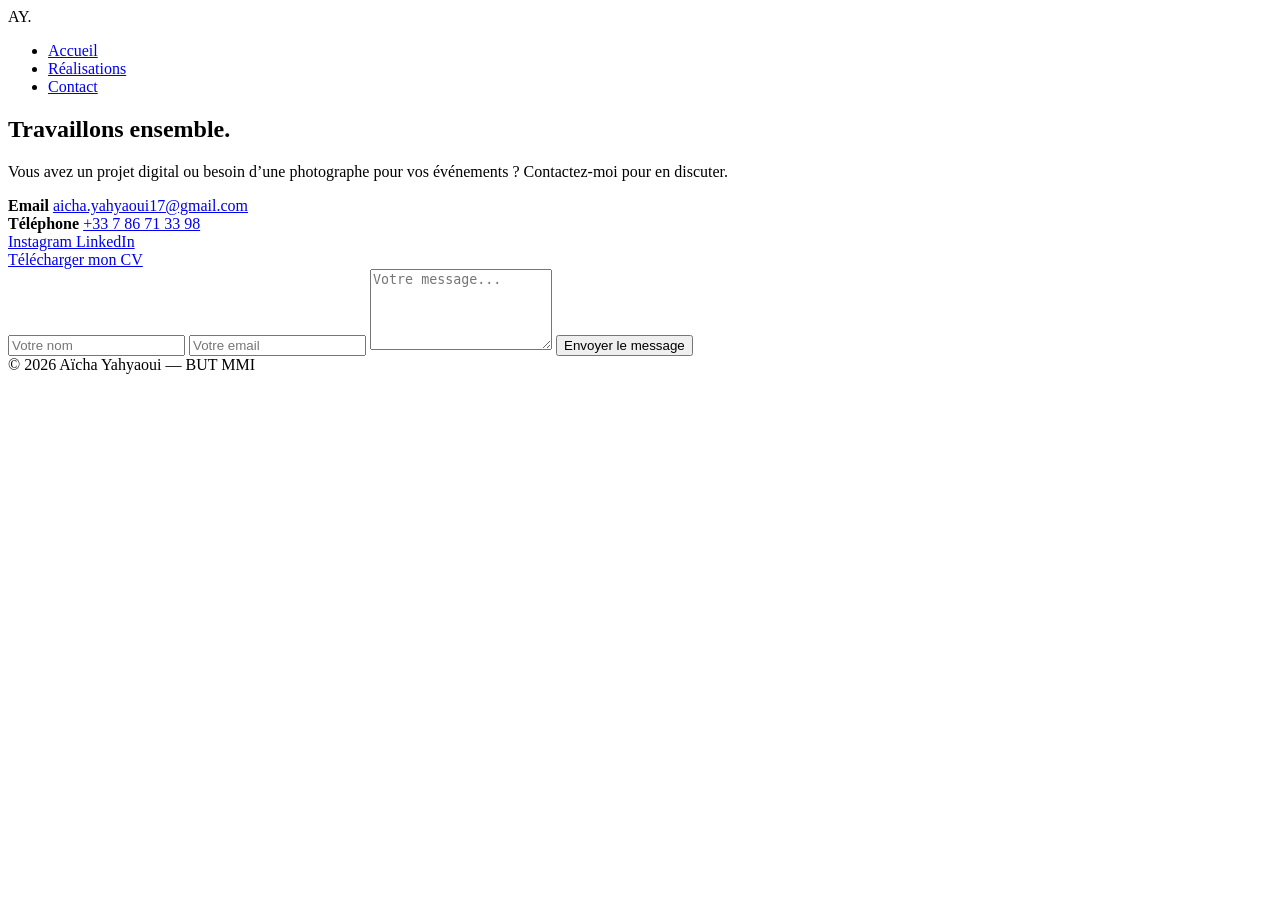
==== contact.html @ 5ebdec29 "Add files via upload" ====
<!DOCTYPE html>
<html lang="fr">
<head>
<meta charset="UTF-8">
<meta name="viewport" content="width=device-width, initial-scale=1.0">
<title>Contact | Aïcha Yahyaoui</title>

<link rel="stylesheet" href="style.css">
<link href="https://fonts.googleapis.com/css2?family=Plus+Jakarta+Sans:wght@400;600;700&display=swap" rel="stylesheet">
</head>

<body>

<!-- NAVBAR -->
<nav class="navbar">
    <div class="logo">AY<span>.</span></div>
    <ul class="nav-links">
        <li><a href="index.html">Accueil</a></li>
        <li><a href="realisations.html">Réalisations</a></li>
        <li><a href="contact.html" class="active">Contact</a></li>
    </ul>
</nav>

<!-- SECTION CONTACT -->
<section class="contact-section">

    <!-- GAUCHE -->
    <div class="contact-left">

        <h1>Travaillons <span>ensemble</span>.</h1>

        <p>
        Vous avez un projet digital ou besoin d’une photographe
        pour vos événements ?
        Contactez-moi pour en discuter.
        </p>

        <!-- EMAIL -->
        <div class="contact-card">
            <strong>Email</strong>
            <a href="mailto:aicha.yahyaoui17@gmail.com">
                aicha.yahyaoui17@gmail.com
            </a>
        </div>

        <!-- TELEPHONE -->
        <div class="contact-card">
            <strong>Téléphone</strong>
            <a href="tel:+33786713398">
                +33 7 86 71 33 98
            </a>
        </div>

        <!-- RESEAUX -->
     <div class="social-links">

    <a href="https://www.instagram.com/adz.shoot/" 
       target="_blank" 
       class="social-btn">
        Instagram
    </a>

    <a href="https://www.linkedin.com/in/a%C3%AFcha-yahyaoui-4b7157336/" 
       target="_blank" 
       class="social-btn">
        LinkedIn
    </a>

</div>
        <!-- CV -->
        <a href="CV- YAHYAOUI AICHA.pdf"  class="cv-btn">
          Télécharger mon CV 
        </a>

    </div>

    <!-- DROITE FORMULAIRE -->
    <div class="contact-right">

        <form action="https://formspree.io/f/mqedpgrb" method="POST">

            <input type="text" name="name" placeholder="Votre nom" required>

            <input type="email" name="email" placeholder="Votre email" required>

            <textarea name="message" rows="5"
            placeholder="Votre message..." required></textarea>

            <button type="submit">
                Envoyer le message
            </button>

        </form>

    </div>

</section>

<!-- FOOTER -->
<footer class="footer">
© 2026 Aïcha Yahyaoui — BUT MMI
</footer>

</body>
</html>
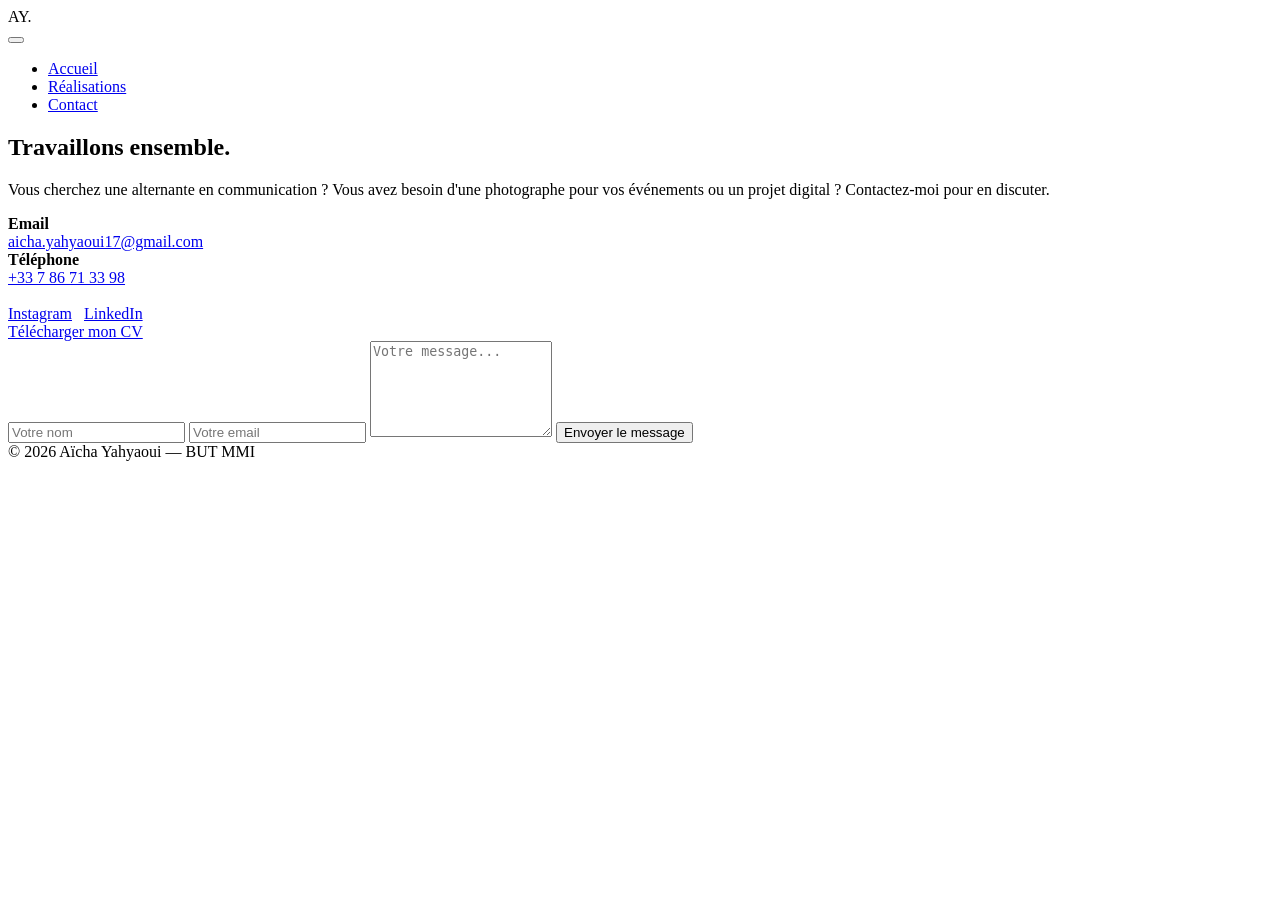
==== commit 875d952a: "contact.html" ====
--- a/contact.html
+++ b/contact.html
@@ -1,105 +1,93 @@
 <!DOCTYPE html>
 <html lang="fr">
+
 <head>
-<meta charset="UTF-8">
-<meta name="viewport" content="width=device-width, initial-scale=1.0">
-<title>Contact | Aïcha Yahyaoui</title>
-
-<link rel="stylesheet" href="style.css">
-<link href="https://fonts.googleapis.com/css2?family=Plus+Jakarta+Sans:wght@400;600;700&display=swap" rel="stylesheet">
+    <meta charset="UTF-8">
+    <meta name="viewport" content="width=device-width, initial-scale=1.0">
+    <title>Contact | Aïcha Yahyaoui</title>
+    <link rel="stylesheet" href="style.css">
+    <link href="https://fonts.googleapis.com/css2?family=Plus+Jakarta+Sans:wght@400;600;700&display=swap" rel="stylesheet">
 </head>
 
 <body>
 
-<!-- NAVBAR -->
-<nav class="navbar">
-    <div class="logo">AY<span>.</span></div>
-    <ul class="nav-links">
-        <li><a href="index.html">Accueil</a></li>
-        <li><a href="realisations.html">Réalisations</a></li>
-        <li><a href="contact.html" class="active">Contact</a></li>
-    </ul>
-</nav>
+    <!-- NAVBAR -->
+    <nav class="navbar">
+        <div class="logo">AY<span>.</span></div>
 
-<!-- SECTION CONTACT -->
-<section class="contact-section">
+        <button class="burger" id="burger" aria-label="Menu">
+            <span></span>
+            <span></span>
+            <span></span>
+        </button>
 
-    <!-- GAUCHE -->
-    <div class="contact-left">
+        <ul class="nav-links" id="nav-links">
+            <li><a href="index.html">Accueil</a></li>
+            <li><a href="realisations.html">Réalisations</a></li>
+            <li><a href="contact.html" class="active">Contact</a></li>
+        </ul>
+    </nav>
 
-        <h1>Travaillons <span>ensemble</span>.</h1>
+    <!-- SECTION CONTACT -->
+    <section class="contact-section">
 
-        <p>
-        Vous avez un projet digital ou besoin d’une photographe
-        pour vos événements ?
-        Contactez-moi pour en discuter.
-        </p>
+        <!-- GAUCHE -->
+        <div class="contact-left">
 
-        <!-- EMAIL -->
-        <div class="contact-card">
-            <strong>Email</strong>
-            <a href="mailto:aicha.yahyaoui17@gmail.com">
-                aicha.yahyaoui17@gmail.com
+            <h1>Travaillons <span style="color:var(--primary)">ensemble</span>.</h1>
+
+            <p style="margin: 16px 0;">
+                Vous cherchez une alternante en communication ?
+                Vous avez besoin d'une photographe pour vos événements ou un projet digital ?
+                Contactez-moi pour en discuter.
+            </p>
+
+            <div class="contact-card">
+                <strong>Email</strong><br>
+                <a href="mailto:aicha.yahyaoui17@gmail.com">aicha.yahyaoui17@gmail.com</a>
+            </div>
+
+            <div class="contact-card">
+                <strong>Téléphone</strong><br>
+                <a href="tel:+33786713398">+33 7 86 71 33 98</a>
+            </div>
+
+            <div class="social-links" style="display:flex; gap:12px; flex-wrap:wrap; margin-top:18px;">
+                <a href="https://www.instagram.com/adz.shoot/" target="_blank" class="social-btn">Instagram</a>
+                <a href="https://www.linkedin.com/in/a%C3%AFcha-yahyaoui-4b7157336/" target="_blank" class="social-btn">LinkedIn</a>
+            </div>
+
+            <a href="CV- YAHYAOUI AICHA.pdf" download class="cv-btn" style="margin-top:14px;">
+                Télécharger mon CV
             </a>
+
         </div>
 
-        <!-- TELEPHONE -->
-        <div class="contact-card">
-            <strong>Téléphone</strong>
-            <a href="tel:+33786713398">
-                +33 7 86 71 33 98
-            </a>
+        <!-- DROITE FORMULAIRE -->
+        <div class="contact-right">
+
+            <form action="https://formspree.io/f/mqedpgrb" method="POST">
+                <input type="text" name="name" placeholder="Votre nom" required>
+                <input type="email" name="email" placeholder="Votre email" required>
+                <textarea name="message" rows="6" placeholder="Votre message..." required></textarea>
+                <button type="submit">Envoyer le message</button>
+            </form>
+
         </div>
 
-        <!-- RESEAUX -->
-     <div class="social-links">
+    </section>
 
-    <a href="https://www.instagram.com/adz.shoot/" 
-       target="_blank" 
-       class="social-btn">
-        Instagram
-    </a>
+    <!-- FOOTER -->
+    <footer>
+        © 2026 Aïcha Yahyaoui — BUT MMI
+    </footer>
 
-    <a href="https://www.linkedin.com/in/a%C3%AFcha-yahyaoui-4b7157336/" 
-       target="_blank" 
-       class="social-btn">
-        LinkedIn
-    </a>
-
-</div>
-        <!-- CV -->
-        <a href="CV- YAHYAOUI AICHA.pdf"  class="cv-btn">
-          Télécharger mon CV 
-        </a>
-
-    </div>
-
-    <!-- DROITE FORMULAIRE -->
-    <div class="contact-right">
-
-        <form action="https://formspree.io/f/mqedpgrb" method="POST">
-
-            <input type="text" name="name" placeholder="Votre nom" required>
-
-            <input type="email" name="email" placeholder="Votre email" required>
-
-            <textarea name="message" rows="5"
-            placeholder="Votre message..." required></textarea>
-
-            <button type="submit">
-                Envoyer le message
-            </button>
-
-        </form>
-
-    </div>
-
-</section>
-
-<!-- FOOTER -->
-<footer class="footer">
-© 2026 Aïcha Yahyaoui — BUT MMI
-</footer>
+    <script>
+        const burger = document.getElementById('burger');
+        const navLinks = document.getElementById('nav-links');
+        burger.addEventListener('click', () => navLinks.classList.toggle('open'));
+        navLinks.querySelectorAll('a').forEach(a => a.addEventListener('click', () => navLinks.classList.remove('open')));
+    </script>
 
 </body>
-</html>+</html>
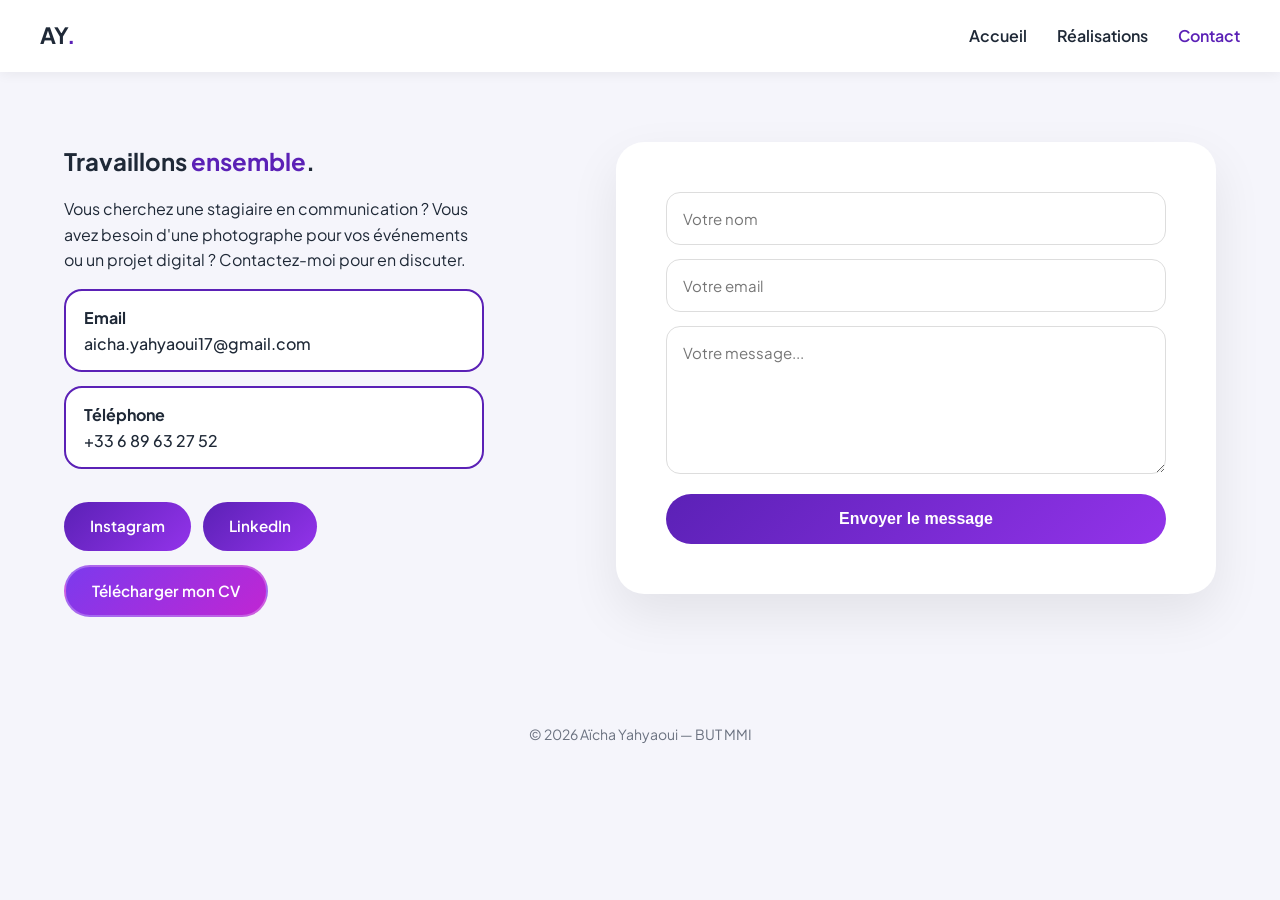
==== commit a4ef0392: "Fix HTML encoding issues in contact.html" ====
--- a/contact.html
+++ b/contact.html
@@ -37,7 +37,7 @@
             <h1>Travaillons <span style="color:var(--primary)">ensemble</span>.</h1>
 
             <p style="margin: 16px 0;">
-                Vous cherchez une alternante en communication ?
+                Vous cherchez une stagiaire en communication ?
                 Vous avez besoin d'une photographe pour vos événements ou un projet digital ?
                 Contactez-moi pour en discuter.
             </p>
@@ -49,7 +49,7 @@
 
             <div class="contact-card">
                 <strong>Téléphone</strong><br>
-                <a href="tel:+33786713398">+33 7 86 71 33 98</a>
+                <a href="tel:+33789632752">+33 6 89 63 27 52 </a>
             </div>
 
             <div class="social-links" style="display:flex; gap:12px; flex-wrap:wrap; margin-top:18px;">
--- a/style.css
+++ b/style.css
@@ -0,0 +1,690 @@
+/* ================= VARIABLES ================= */
+
+:root {
+  --primary: #5b21b6;
+  --secondary: #9333ea;
+  --bg-light: #f5f5fb;
+  --text-dark: #1f2937;
+  --white: #ffffff;
+  --shadow: 0 10px 30px rgba(0,0,0,0.07);
+}
+
+/* ================= RESET ================= */
+
+*, *::before, *::after {
+  margin: 0;
+  padding: 0;
+  box-sizing: border-box;
+}
+
+body {
+  font-family: 'Plus Jakarta Sans', sans-serif;
+  background: var(--bg-light);
+  color: var(--text-dark);
+  line-height: 1.6;
+}
+
+/* ================= CONTAINER ================= */
+
+.container {
+  max-width: 1100px;
+  margin: auto;
+  padding: 0 20px;
+}
+
+/* ================= NAVBAR ================= */
+
+.navbar {
+  padding: 18px 40px;
+  display: flex;
+  justify-content: space-between;
+  align-items: center;
+  background: white;
+  box-shadow: 0 2px 12px rgba(0,0,0,0.06);
+  position: sticky;
+  top: 0;
+  z-index: 100;
+}
+
+.logo {
+  font-size: 1.4rem;
+  font-weight: 700;
+}
+
+.logo span {
+  color: var(--primary);
+}
+
+/* Burger button - caché sur desktop */
+.burger {
+  display: none;
+  flex-direction: column;
+  gap: 5px;
+  cursor: pointer;
+  background: none;
+  border: none;
+  padding: 4px;
+}
+
+.burger span {
+  display: block;
+  width: 26px;
+  height: 3px;
+  background: var(--text-dark);
+  border-radius: 3px;
+  transition: 0.3s;
+}
+
+.nav-links {
+  display: flex;
+  gap: 30px;
+  list-style: none;
+}
+
+.nav-links a {
+  text-decoration: none;
+  color: var(--text-dark);
+  font-weight: 600;
+  transition: color 0.2s;
+}
+
+.nav-links a:hover,
+.nav-links a.active {
+  color: var(--primary);
+}
+
+/* ================= HERO ================= */
+
+.hero {
+  background: linear-gradient(135deg, var(--primary), var(--secondary));
+  color: white;
+  padding: 90px 0;
+  border-radius: 0 0 60px 60px;
+}
+
+.hero-small {
+  padding: 60px 20px;
+  text-align: center;
+}
+
+.hero-small h1 {
+  font-size: clamp(1.8rem, 5vw, 2.8rem);
+}
+
+.hero-flex {
+  display: flex;
+  align-items: center;
+  justify-content: space-between;
+  gap: 60px;
+}
+
+.hero-content h1 {
+  font-size: clamp(1.8rem, 4vw, 2.8rem);
+  margin-bottom: 16px;
+}
+
+.hero-content h1 span {
+  text-decoration: underline;
+  text-decoration-color: rgba(255,255,255,0.5);
+}
+
+.hero-content p {
+  font-size: 1.05rem;
+  opacity: 0.92;
+  max-width: 480px;
+  margin-bottom: 8px;
+}
+
+.hero-image img {
+  width: 280px;
+  height: 280px;
+  border-radius: 50%;
+  object-fit: cover;
+  border: 5px solid rgba(255,255,255,0.3);
+  flex-shrink: 0;
+}
+
+/* ================= TAGLINE ================= */
+
+.tagline {
+  text-align: center;
+  font-size: 0.95rem;
+  font-weight: 600;
+  color: var(--primary);
+  letter-spacing: 0.04em;
+  padding: 28px 16px 0;
+  opacity: 0.75;
+}
+
+/* ================= SECTION TITLES ================= */
+
+.section-title {
+  font-size: clamp(1.4rem, 4vw, 2rem);
+  font-weight: 700;
+  text-align: center;
+  margin: 80px 0 50px;
+  position: relative;
+}
+
+.section-title::after {
+  content: "";
+  display: block;
+  width: 60px;
+  height: 4px;
+  background: linear-gradient(135deg, #5b21b6, #9333ea);
+  margin: 15px auto 0;
+  border-radius: 4px;
+}
+
+/* ================= BOUTONS ================= */
+
+.project-btn,
+.voir-galerie-btn,
+.social-btn,
+.btn-projet {
+  display: inline-block;
+  padding: 12px 26px;
+  border-radius: 40px;
+  background: linear-gradient(135deg, var(--primary), var(--secondary));
+  color: white;
+  text-decoration: none;
+  font-weight: 600;
+  margin-top: 15px;
+  transition: 0.3s ease;
+  font-size: 0.95rem;
+}
+
+.project-btn:hover,
+.voir-galerie-btn:hover,
+.social-btn:hover,
+.btn-projet:hover {
+  transform: translateY(-3px);
+  box-shadow: 0 10px 25px rgba(91,33,182,0.3);
+}
+
+/* Bouton CV — violet clair distinct */
+.cv-btn {
+  display: inline-block;
+  padding: 12px 26px;
+  border-radius: 40px;
+  background: linear-gradient(135deg, #7c3aed, #c026d3);
+  color: white;
+  text-decoration: none;
+  font-weight: 600;
+  margin-top: 15px;
+  transition: 0.3s ease;
+  font-size: 0.95rem;
+  border: 2px solid rgba(255,255,255,0.25);
+}
+
+.cv-btn:hover {
+  transform: translateY(-3px);
+  box-shadow: 0 10px 25px rgba(192,38,211,0.35);
+}
+
+/* ================= PATH CARDS ================= */
+
+.path-card {
+  display: grid;
+  grid-template-columns: repeat(2, 1fr);
+  gap: 28px;
+  padding: 50px 0 60px;
+}
+
+.path-item {
+  background: white;
+  padding: 30px;
+  border-radius: 20px;
+  box-shadow: var(--shadow);
+}
+
+.path-item h3 {
+  color: var(--primary);
+  margin-bottom: 10px;
+  text-align: center;
+}
+
+
+
+@media (max-width: 600px) {
+  .path-card {
+    grid-template-columns: 1fr;
+  }
+}
+
+/* ================= GRILLES PHOTOS ================= */
+
+.preview-grid,
+.galerie-grid {
+  display: grid;
+  grid-template-columns: repeat(3, 1fr);
+  gap: 24px;
+  margin: 30px 0 40px;
+}
+
+/* ================= PHOTO CARD ================= */
+
+.photo-card {
+  width: 100%;
+  aspect-ratio: 4/5;
+  border-radius: 20px;
+  overflow: hidden;
+  position: relative;
+  background: white;
+  box-shadow: 0 10px 30px rgba(0,0,0,0.08);
+  transition: 0.3s ease;
+}
+
+.photo-card img {
+  width: 100%;
+  height: 100%;
+  object-fit: cover;
+  display: block;
+}
+
+.photo-card:hover {
+  transform: translateY(-5px);
+  box-shadow: 0 18px 40px rgba(0,0,0,0.13);
+}
+
+/* Overlay hover PC */
+.photo-overlay {
+  position: absolute;
+  inset: 0;
+  background: rgba(0,0,0,0.62);
+  color: white;
+  display: flex;
+  flex-direction: column;
+  justify-content: center;
+  align-items: center;
+  opacity: 0;
+  transition: 0.3s;
+  text-align: center;
+  padding: 20px;
+}
+
+.photo-card:hover .photo-overlay {
+  opacity: 1;
+}
+
+.photo-overlay h3,
+.photo-overlay h4 {
+  font-size: 1.1rem;
+  margin-bottom: 6px;
+}
+
+.photo-overlay p {
+  font-size: 0.88rem;
+  opacity: 0.85;
+}
+
+/* Voir galerie centré */
+.voir-galerie-btn {
+  display: block;
+  width: fit-content;
+  margin: 0 auto 20px;
+}
+
+/* ================= SNAP CARD ================= */
+
+.snap-card {
+  display: flex;
+  gap: 40px;
+  background: white;
+  padding: 40px;
+  border-radius: 25px;
+  box-shadow: var(--shadow);
+  align-items: center;
+}
+
+.filtre-img {
+  width: 220px;
+  border-radius: 20px;
+  flex-shrink: 0;
+}
+
+.snap-text {
+  flex: 1;
+}
+
+.snap-qr-container {
+  margin-top: 20px;
+}
+
+.snap-qr {
+  width: 110px;
+  border-radius: 12px;
+  cursor: pointer;
+  transition: 0.3s;
+  margin-top: 8px;
+  display: block;
+}
+
+.snap-qr:hover {
+  transform: scale(1.12);
+}
+
+/* ================= PROJECT CARD ================= */
+
+.project-card {
+  background: white;
+  padding: 40px;
+  border-radius: 25px;
+  box-shadow: var(--shadow);
+  transition: 0.3s ease;
+}
+
+.project-card:hover {
+  transform: translateY(-5px);
+}
+
+/* ================= GALERIE PROJET ================= */
+
+.galerie-projet {
+  display: grid;
+  grid-template-columns: repeat(2, 1fr);
+  gap: 20px;
+  margin: 24px 0 20px;
+}
+
+.galerie-projet img {
+  width: 100%;
+  border-radius: 14px;
+  box-shadow: 0 6px 20px rgba(0,0,0,0.12);
+  transition: 0.3s ease;
+}
+
+.galerie-projet img:hover {
+  transform: scale(1.03);
+}
+
+/* ================= CONTACT ================= */
+
+.contact-section {
+  display: flex;
+  gap: 60px;
+  padding: 70px 5%;
+  align-items: flex-start;
+  justify-content: space-between;
+}
+
+.contact-left {
+  max-width: 420px;
+  flex-shrink: 0;
+}
+
+.contact-card {
+  background: white;
+  border: 2px solid var(--primary);
+  padding: 14px 18px;
+  border-radius: 18px;
+  margin-top: 14px;
+}
+
+.contact-card a {
+  color: var(--text-dark);
+  text-decoration: none;
+  font-weight: 500;
+}
+
+.contact-card a:hover {
+  color: var(--primary);
+}
+
+.contact-right {
+  background: white;
+  padding: 50px;
+  border-radius: 28px;
+  box-shadow: 0 20px 50px rgba(0,0,0,0.08);
+  flex: 1;
+  max-width: 600px;
+  width: 100%;
+}
+
+.contact-right input,
+.contact-right textarea {
+  padding: 16px;
+  border-radius: 14px;
+  border: 1px solid #ddd;
+  width: 100%;
+  margin-bottom: 14px;
+  font-size: 15px;
+  font-family: inherit;
+}
+
+.contact-right button {
+  width: 100%;
+  padding: 16px;
+  border-radius: 40px;
+  border: none;
+  background: linear-gradient(135deg, #5b21b6, #9333ea);
+  color: white;
+  font-weight: 600;
+  cursor: pointer;
+  transition: 0.3s;
+  font-size: 1rem;
+}
+
+.contact-right button:hover {
+  transform: translateY(-2px);
+  box-shadow: 0 10px 25px rgba(91,33,182,0.3);
+}
+
+/* ================= SECTIONS SPACING ================= */
+
+.photo-section,
+.snap-section,
+.web-section,
+.galerie-section {
+  padding: 6px 0 16px;
+}
+
+.photo-section .container,
+.snap-section .container,
+.web-section .container {
+  display: flex;
+  flex-direction: column;
+  gap: 20px;
+}
+
+.photo-section .container h2,
+.snap-section .container h2,
+.web-section .container h2 {
+  font-size: clamp(1.3rem, 3.5vw, 1.7rem);
+  font-weight: 700;
+  margin: 24px 0 4px;
+  position: relative;
+  display: inline-block;
+}
+
+.photo-section .container h2::after,
+.snap-section .container h2::after,
+.web-section .container h2::after {
+  content: "";
+  display: block;
+  width: 120px;
+  height: 4px;
+  background: linear-gradient(135deg, #5b21b6, #9333ea);
+  margin-top: 8px;
+  border-radius: 4px;
+}
+
+/* ================= FOOTER ================= */
+
+footer {
+  display: flex;
+  justify-content: center;
+  align-items: center;
+  padding: 36px 20px;
+  color: #6b7280;
+  font-size: 14px;
+  text-align: center;
+}
+
+/* ===================================================
+   RESPONSIVE — TABLETTE (≤900px)
+=================================================== */
+
+@media (max-width: 900px) {
+
+  .navbar {
+    padding: 16px 24px;
+  }
+
+  .hero {
+    padding: 60px 0;
+    border-radius: 0 0 40px 40px;
+  }
+
+  .hero-flex {
+    flex-direction: column-reverse;
+    text-align: center;
+    gap: 30px;
+    padding: 0 20px;
+  }
+
+  .hero-content p {
+    margin: 0 auto 8px;
+  }
+
+  .hero-image img {
+    width: 200px;
+    height: 200px;
+  }
+
+  .preview-grid,
+  .galerie-grid {
+    grid-template-columns: repeat(2, 1fr);
+    gap: 16px;
+  }
+
+  .snap-card {
+    flex-direction: column;
+    text-align: center;
+    padding: 30px 24px;
+  }
+
+  .filtre-img {
+    width: 180px;
+    margin: 0 auto;
+  }
+
+  .snap-qr {
+    margin: 8px auto 0;
+  }
+
+  .contact-section {
+    flex-direction: column;
+    padding: 50px 5%;
+  }
+
+  .contact-left {
+    max-width: 100%;
+    width: 100%;
+    text-align: center;
+  }
+
+  .contact-right {
+    width: 100%;
+    max-width: 100%;
+    padding: 36px 28px;
+  }
+}
+
+/* ===================================================
+   RESPONSIVE — MOBILE (≤600px)
+=================================================== */
+
+@media (max-width: 600px) {
+
+  /* --- Navbar burger --- */
+  .navbar {
+    flex-wrap: wrap;
+    padding: 14px 20px;
+    gap: 0;
+  }
+
+  .burger {
+    display: flex;
+  }
+
+  .nav-links {
+    display: none;
+    flex-direction: column;
+    gap: 16px;
+    width: 100%;
+    padding: 16px 0 8px;
+    text-align: center;
+  }
+
+  .nav-links.open {
+    display: flex;
+  }
+
+  /* --- Hero --- */
+  .hero {
+    padding: 50px 0 40px;
+    border-radius: 0 0 30px 30px;
+  }
+
+  .hero-flex {
+    gap: 24px;
+    padding: 0 16px;
+  }
+
+  .hero-image img {
+    width: 150px;
+    height: 150px;
+  }
+
+  /* --- Grilles 1 colonne --- */
+  .preview-grid,
+  .galerie-grid {
+    grid-template-columns: 1fr;
+    gap: 16px;
+  }
+
+  .photo-card {
+    aspect-ratio: 4/3;
+  }
+
+  /* Overlay visible aussi au touch sur mobile */
+  .photo-overlay {
+    opacity: 1;
+    background: linear-gradient(to top, rgba(0,0,0,0.7) 0%, transparent 60%);
+    justify-content: flex-end;
+    padding-bottom: 16px;
+  }
+
+  /* --- Galerie projet --- */
+  .galerie-projet {
+    grid-template-columns: 1fr;
+  }
+
+  /* --- Sections --- */
+  .section-title {
+    margin: 50px 0 30px;
+  }
+
+  .project-card {
+    padding: 24px 18px;
+  }
+
+  .snap-card {
+    padding: 24px 16px;
+  }
+
+  .contact-right {
+    padding: 28px 18px;
+  }
+
+  .contact-section {
+    padding: 40px 5%;
+    gap: 30px;
+  }
+
+  footer {
+    padding: 28px 20px;
+    font-size: 13px;
+  }
+}
